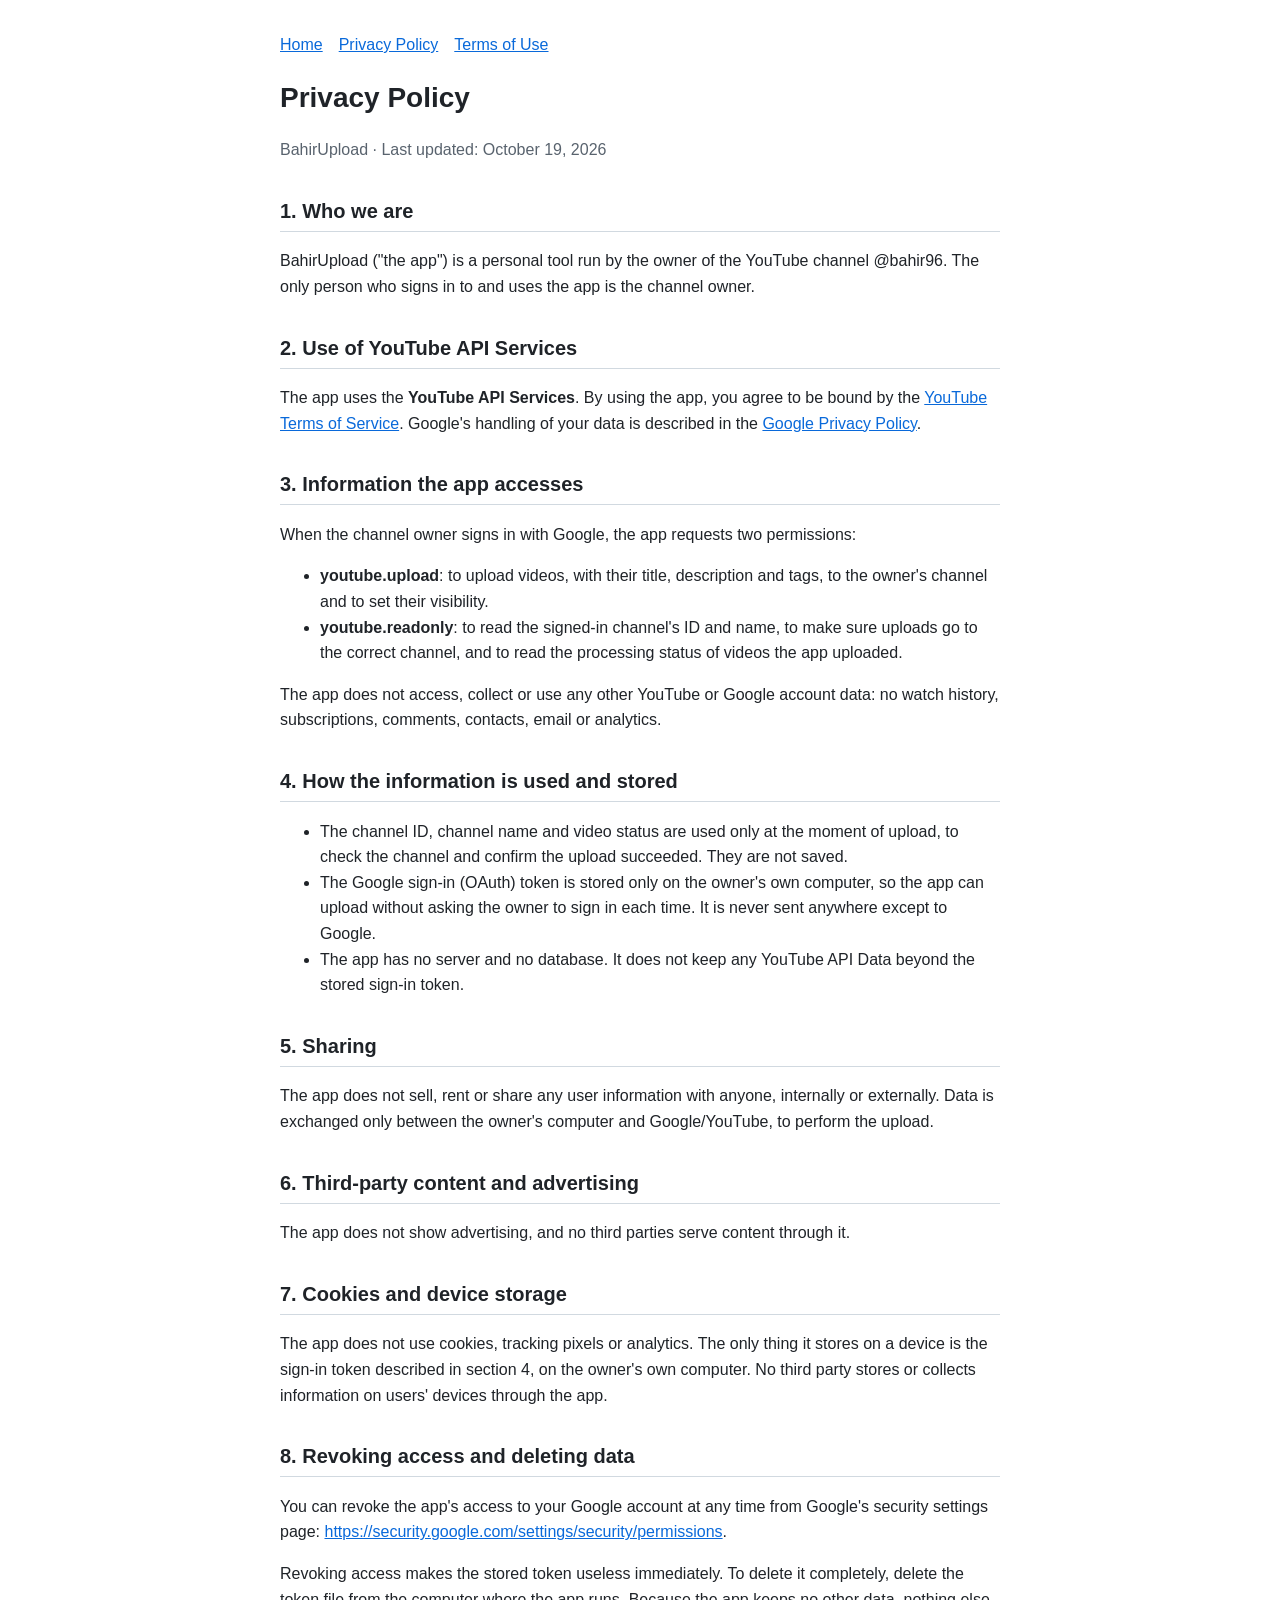
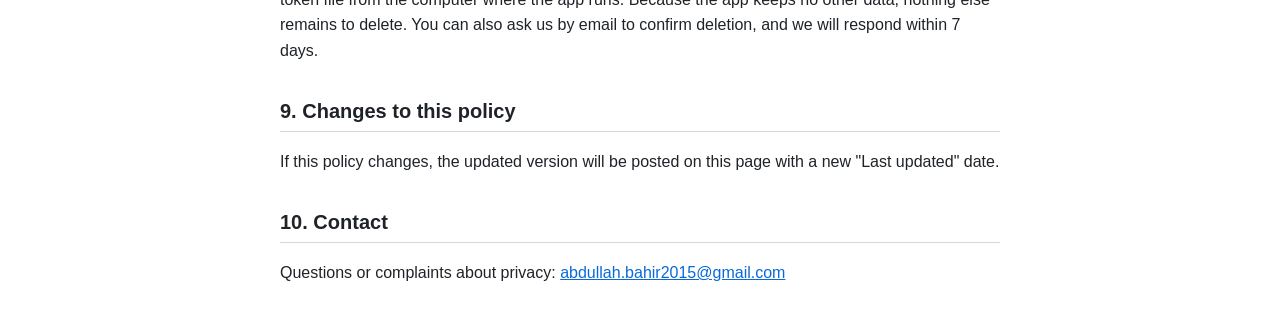
==== privacy.html @ 7567d30d "Add files via upload" ====
<!doctype html><html lang="en"><head><meta charset="utf-8"><meta name="viewport" content="width=device-width,initial-scale=1"><title>BahirUpload Privacy Policy</title><link rel="stylesheet" href="style.css"></head><body>
<nav><a href="index.html">Home</a><a href="privacy.html">Privacy Policy</a><a href="terms.html">Terms of Use</a></nav>
<h1>Privacy Policy</h1>
<p class="muted">BahirUpload · Last updated: October 19, 2026</p>

<h2>1. Who we are</h2>
<p>BahirUpload ("the app") is a personal tool run by the owner of the YouTube channel @bahir96. The only person who signs in to and uses the app is the channel owner.</p>

<h2>2. Use of YouTube API Services</h2>
<p>The app uses the <strong>YouTube API Services</strong>. By using the app, you agree to be bound by the <a href="https://www.youtube.com/t/terms">YouTube Terms of Service</a>. Google's handling of your data is described in the <a href="http://www.google.com/policies/privacy">Google Privacy Policy</a>.</p>

<h2>3. Information the app accesses</h2>
<p>When the channel owner signs in with Google, the app requests two permissions:</p>
<ul>
<li><strong>youtube.upload</strong>: to upload videos, with their title, description and tags, to the owner's channel and to set their visibility.</li>
<li><strong>youtube.readonly</strong>: to read the signed-in channel's ID and name, to make sure uploads go to the correct channel, and to read the processing status of videos the app uploaded.</li>
</ul>
<p>The app does not access, collect or use any other YouTube or Google account data: no watch history, subscriptions, comments, contacts, email or analytics.</p>

<h2>4. How the information is used and stored</h2>
<ul>
<li>The channel ID, channel name and video status are used only at the moment of upload, to check the channel and confirm the upload succeeded. They are not saved.</li>
<li>The Google sign-in (OAuth) token is stored only on the owner's own computer, so the app can upload without asking the owner to sign in each time. It is never sent anywhere except to Google.</li>
<li>The app has no server and no database. It does not keep any YouTube API Data beyond the stored sign-in token.</li>
</ul>

<h2>5. Sharing</h2>
<p>The app does not sell, rent or share any user information with anyone, internally or externally. Data is exchanged only between the owner's computer and Google/YouTube, to perform the upload.</p>

<h2>6. Third-party content and advertising</h2>
<p>The app does not show advertising, and no third parties serve content through it.</p>

<h2>7. Cookies and device storage</h2>
<p>The app does not use cookies, tracking pixels or analytics. The only thing it stores on a device is the sign-in token described in section 4, on the owner's own computer. No third party stores or collects information on users' devices through the app.</p>

<h2>8. Revoking access and deleting data</h2>
<p>You can revoke the app's access to your Google account at any time from Google's security settings page: <a href="https://security.google.com/settings/security/permissions">https://security.google.com/settings/security/permissions</a>.</p>
<p>Revoking access makes the stored token useless immediately. To delete it completely, delete the token file from the computer where the app runs. Because the app keeps no other data, nothing else remains to delete. You can also ask us by email to confirm deletion, and we will respond within 7 days.</p>

<h2>9. Changes to this policy</h2>
<p>If this policy changes, the updated version will be posted on this page with a new "Last updated" date.</p>

<h2>10. Contact</h2>
<p>Questions or complaints about privacy: <a href="mailto:abdullah.bahir2015@gmail.com">abdullah.bahir2015@gmail.com</a></p>
</body></html>
---- style.css ----
:root{--bg:#fff;--fg:#1f2328;--muted:#59636e;--link:#0969da;--rule:#d1d9e0}
@media (prefers-color-scheme:dark){:root{--bg:#0d1117;--fg:#e6edf3;--muted:#9198a1;--link:#4493f8;--rule:#3d444d}}
body{background:var(--bg);color:var(--fg);font:16px/1.6 -apple-system,BlinkMacSystemFont,"Segoe UI",Helvetica,Arial,sans-serif;max-width:720px;margin:0 auto;padding:32px 16px}
a{color:var(--link)}h1{font-size:28px;margin-bottom:4px}h2{font-size:20px;margin-top:32px;border-bottom:1px solid var(--rule);padding-bottom:4px}
.muted{color:var(--muted)}nav a{margin-right:16px}
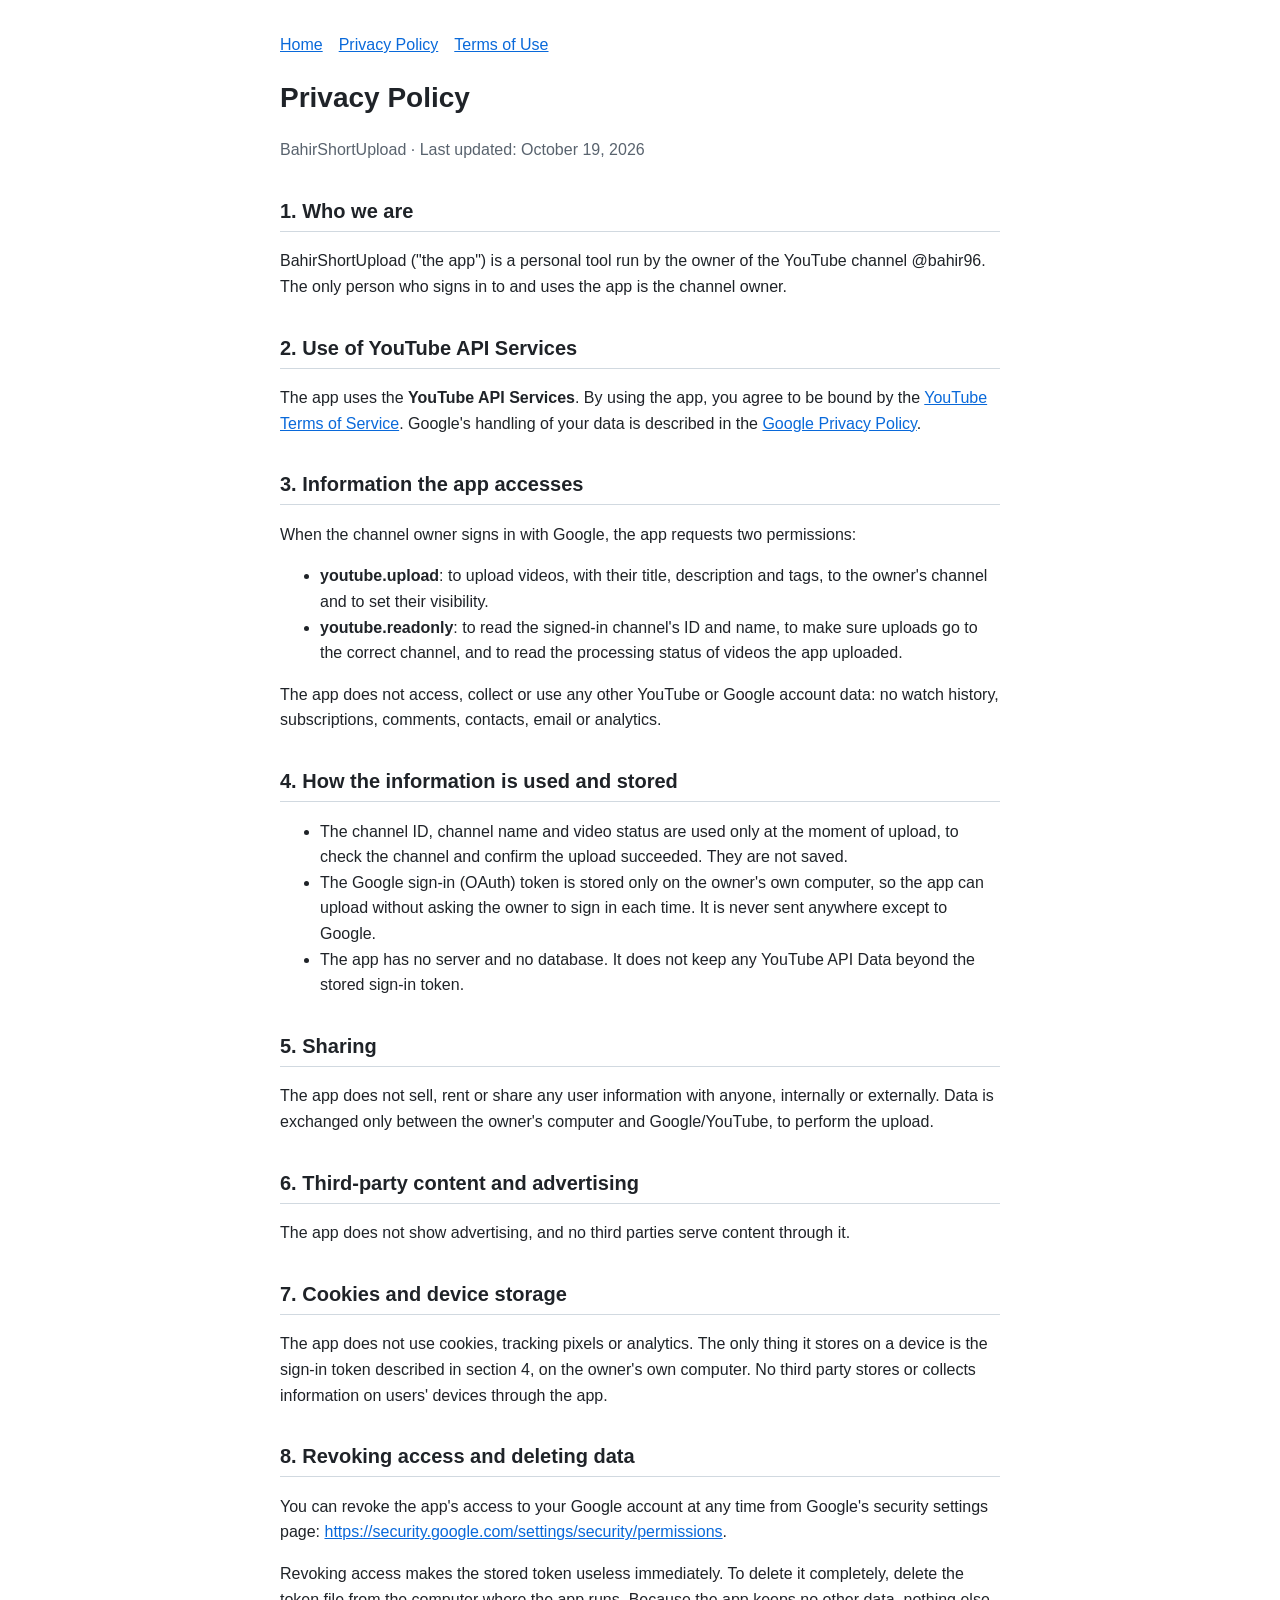
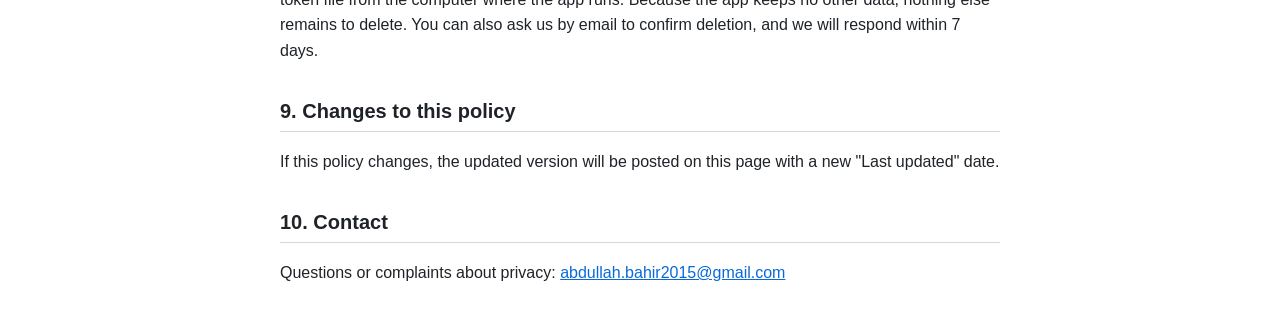
==== commit 1c2cd5df: "Add files via upload" ====
--- a/privacy.html
+++ b/privacy.html
@@ -1,10 +1,10 @@
-<!doctype html><html lang="en"><head><meta charset="utf-8"><meta name="viewport" content="width=device-width,initial-scale=1"><title>BahirUpload Privacy Policy</title><link rel="stylesheet" href="style.css"></head><body>
+<!doctype html><html lang="en"><head><meta charset="utf-8"><meta name="viewport" content="width=device-width,initial-scale=1"><title>BahirShortUpload Privacy Policy</title><link rel="stylesheet" href="style.css"></head><body>
 <nav><a href="index.html">Home</a><a href="privacy.html">Privacy Policy</a><a href="terms.html">Terms of Use</a></nav>
 <h1>Privacy Policy</h1>
-<p class="muted">BahirUpload · Last updated: October 19, 2026</p>
+<p class="muted">BahirShortUpload · Last updated: October 19, 2026</p>
 
 <h2>1. Who we are</h2>
-<p>BahirUpload ("the app") is a personal tool run by the owner of the YouTube channel @bahir96. The only person who signs in to and uses the app is the channel owner.</p>
+<p>BahirShortUpload ("the app") is a personal tool run by the owner of the YouTube channel @bahir96. The only person who signs in to and uses the app is the channel owner.</p>
 
 <h2>2. Use of YouTube API Services</h2>
 <p>The app uses the <strong>YouTube API Services</strong>. By using the app, you agree to be bound by the <a href="https://www.youtube.com/t/terms">YouTube Terms of Service</a>. Google's handling of your data is described in the <a href="http://www.google.com/policies/privacy">Google Privacy Policy</a>.</p>
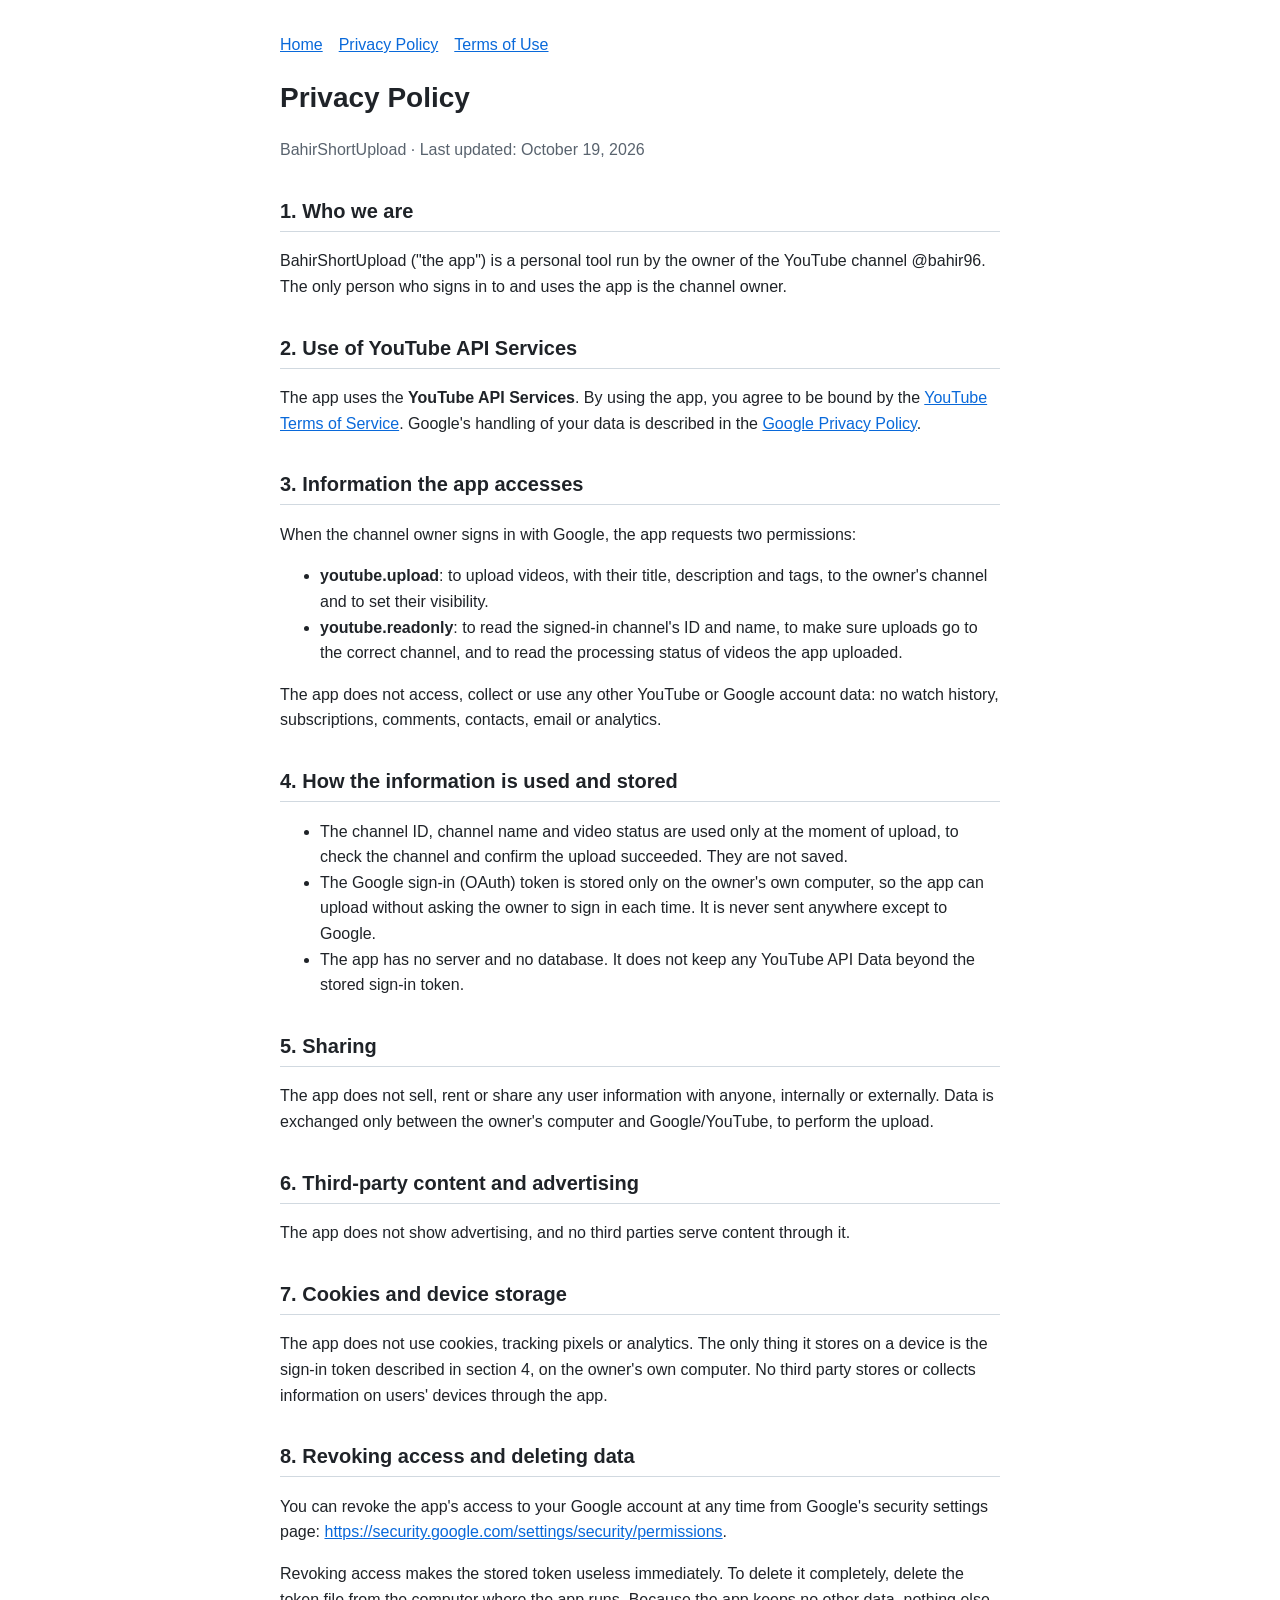
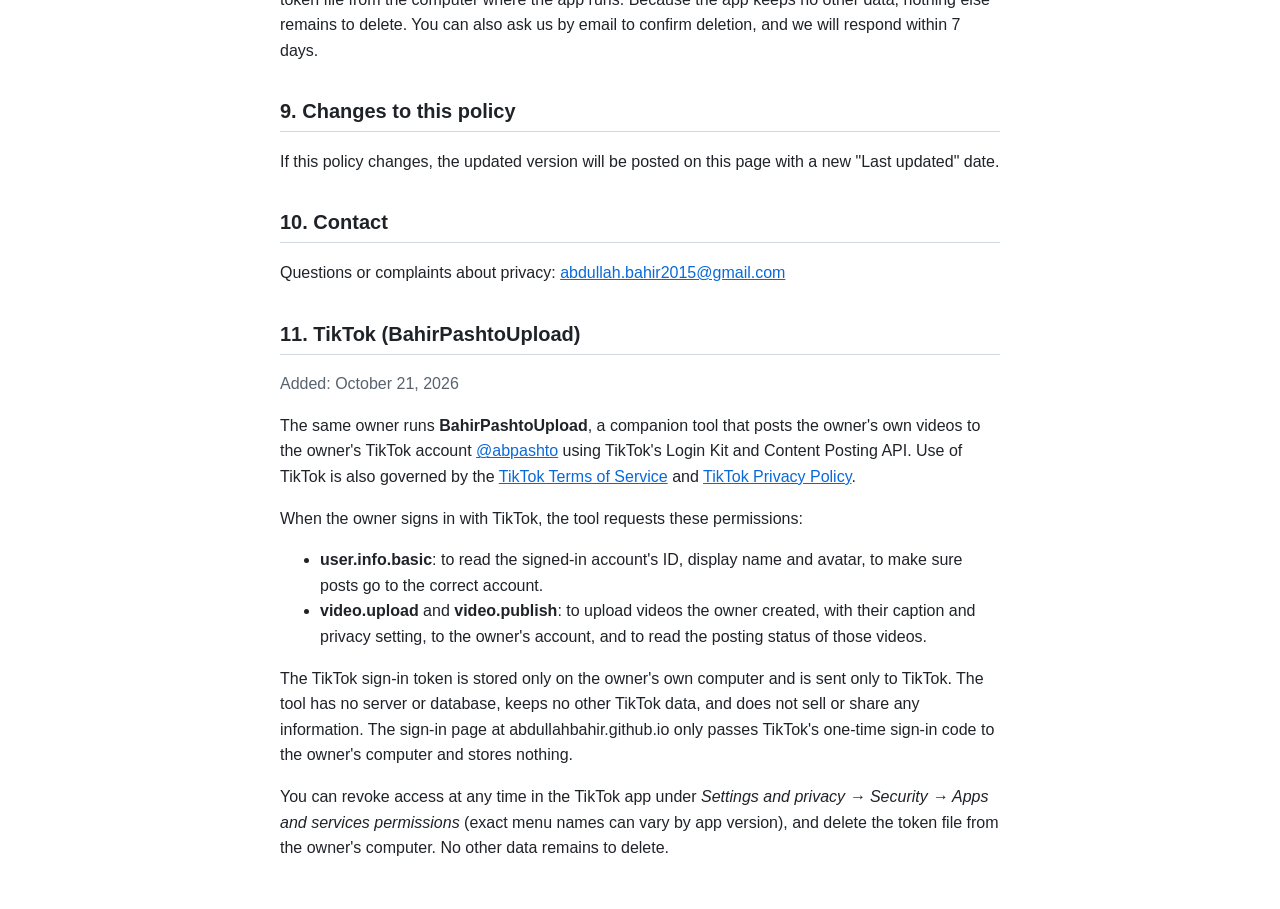
==== commit be0dad95: "Add files via upload" ====
--- a/privacy.html
+++ b/privacy.html
@@ -42,4 +42,15 @@
 
 <h2>10. Contact</h2>
 <p>Questions or complaints about privacy: <a href="mailto:abdullah.bahir2015@gmail.com">abdullah.bahir2015@gmail.com</a></p>
+
+<h2>11. TikTok (BahirPashtoUpload)</h2>
+<p class="muted">Added: October 21, 2026</p>
+<p>The same owner runs <strong>BahirPashtoUpload</strong>, a companion tool that posts the owner's own videos to the owner's TikTok account <a href="https://www.tiktok.com/@abpashto">@abpashto</a> using TikTok's Login Kit and Content Posting API. Use of TikTok is also governed by the <a href="https://www.tiktok.com/legal/terms-of-service">TikTok Terms of Service</a> and <a href="https://www.tiktok.com/legal/privacy-policy">TikTok Privacy Policy</a>.</p>
+<p>When the owner signs in with TikTok, the tool requests these permissions:</p>
+<ul>
+<li><strong>user.info.basic</strong>: to read the signed-in account's ID, display name and avatar, to make sure posts go to the correct account.</li>
+<li><strong>video.upload</strong> and <strong>video.publish</strong>: to upload videos the owner created, with their caption and privacy setting, to the owner's account, and to read the posting status of those videos.</li>
+</ul>
+<p>The TikTok sign-in token is stored only on the owner's own computer and is sent only to TikTok. The tool has no server or database, keeps no other TikTok data, and does not sell or share any information. The sign-in page at abdullahbahir.github.io only passes TikTok's one-time sign-in code to the owner's computer and stores nothing.</p>
+<p>You can revoke access at any time in the TikTok app under <em>Settings and privacy → Security → Apps and services permissions</em> (exact menu names can vary by app version), and delete the token file from the owner's computer. No other data remains to delete.</p>
 </body></html>
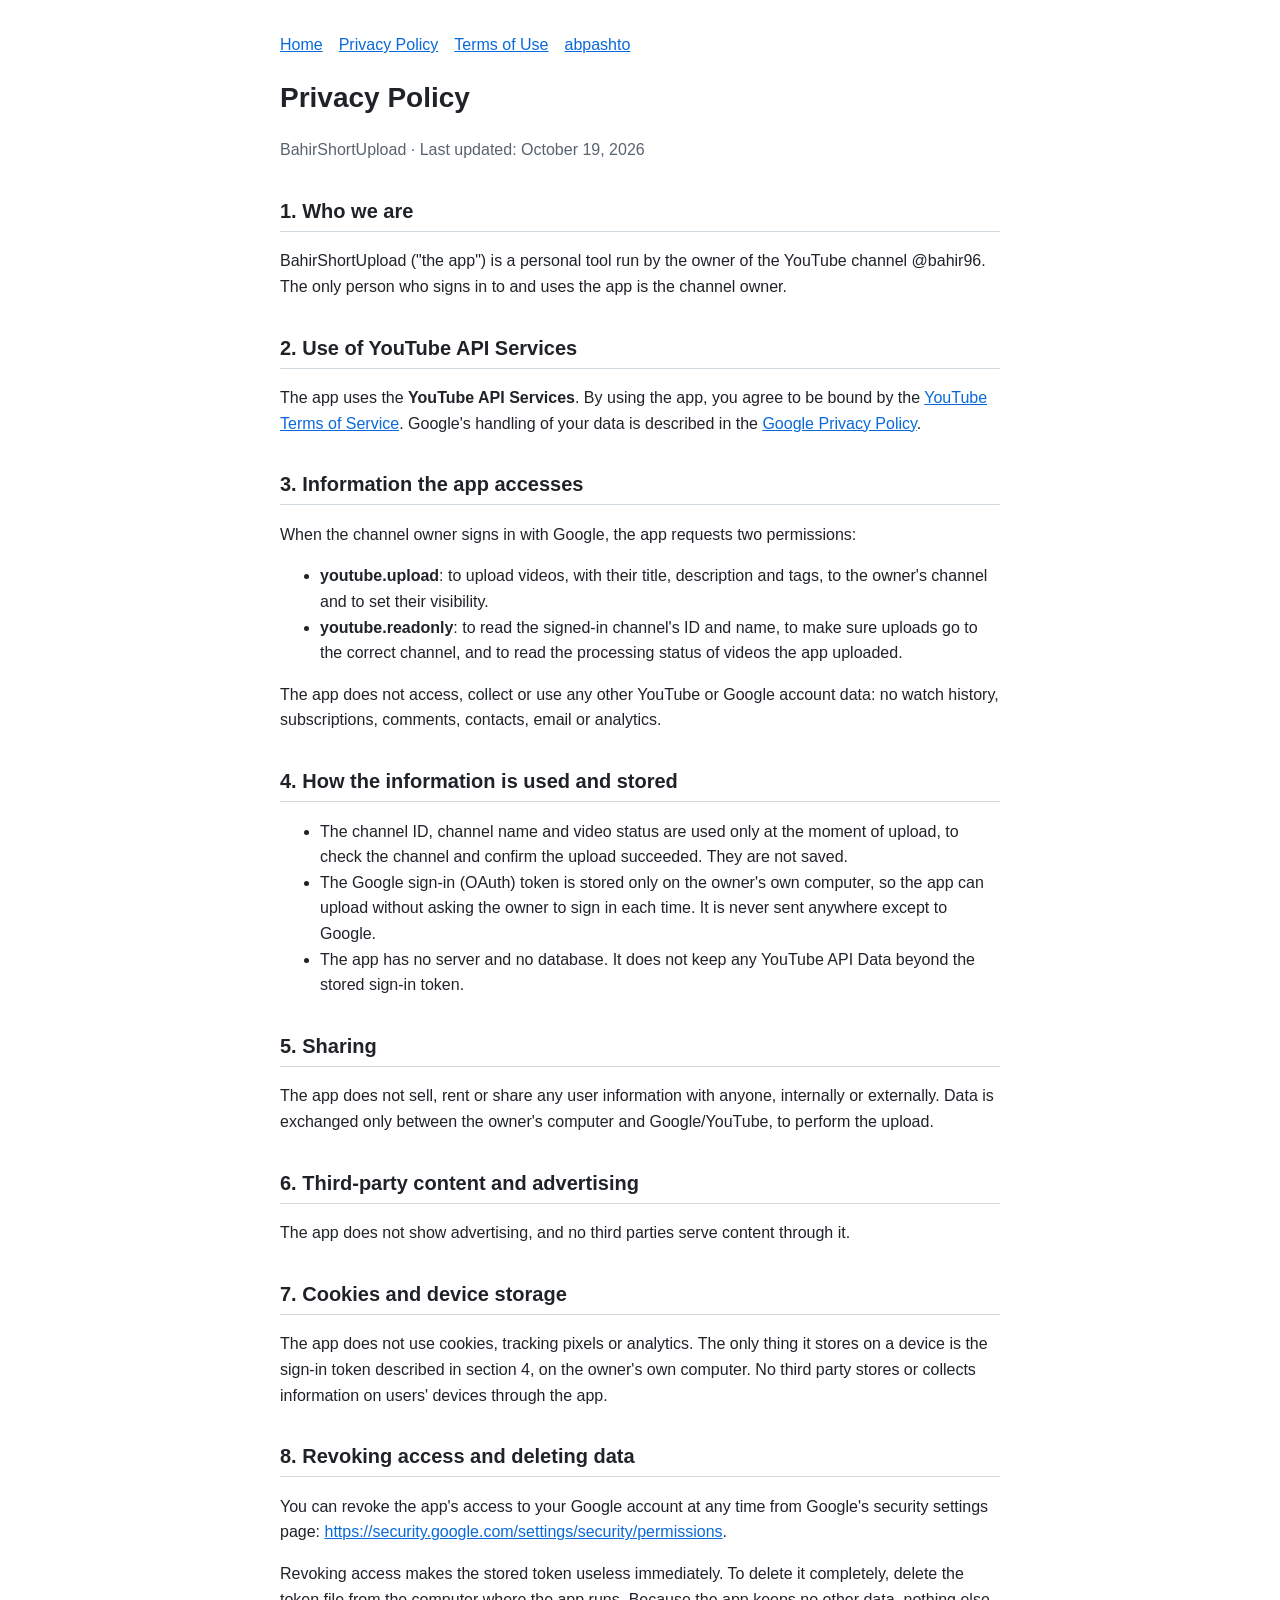
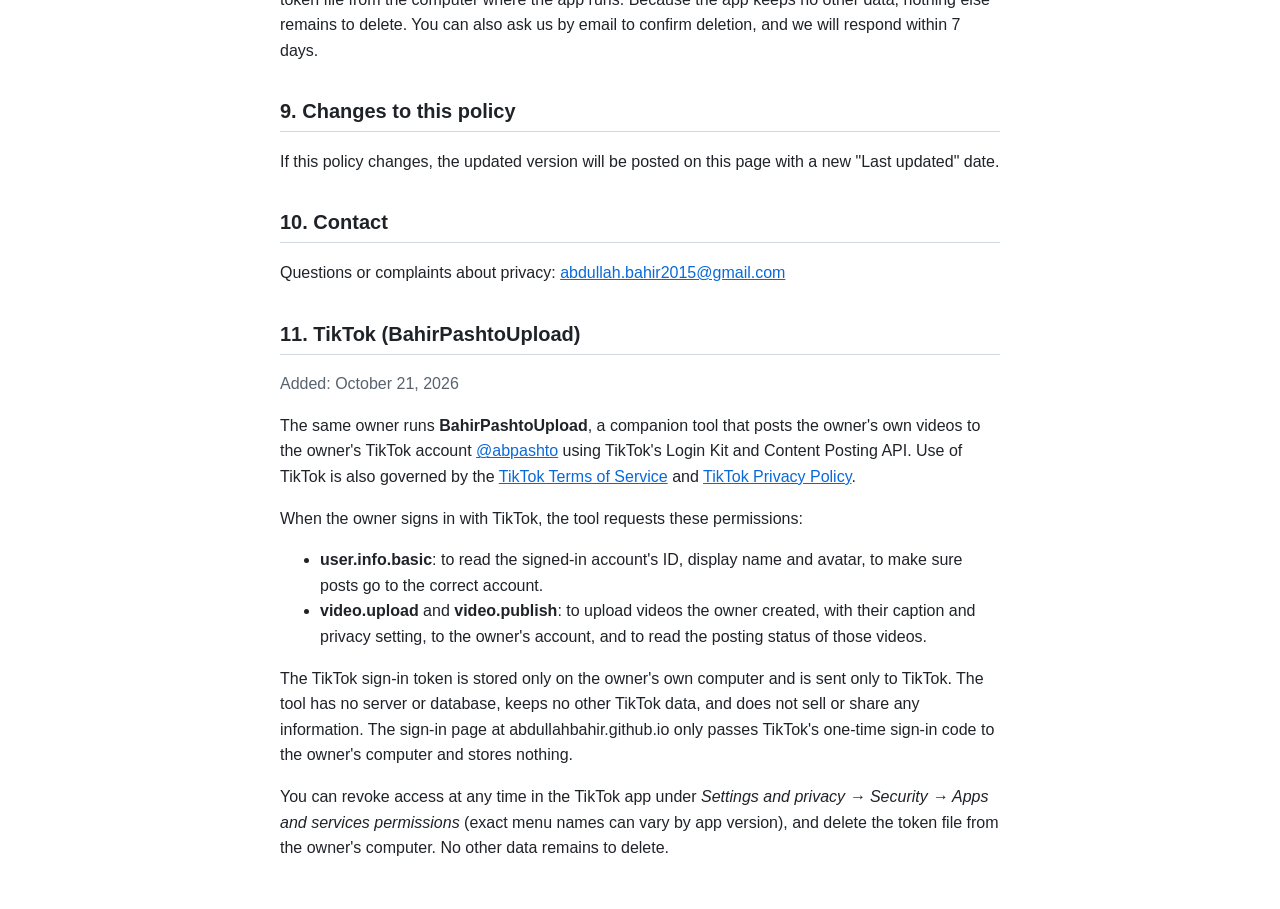
==== commit 64d0af6b: "Add site favicon (abpashto app icon) to all pages" ====
--- a/privacy.html
+++ b/privacy.html
@@ -1,5 +1,5 @@
-<!doctype html><html lang="en"><head><meta charset="utf-8"><meta name="viewport" content="width=device-width,initial-scale=1"><title>BahirShortUpload Privacy Policy</title><link rel="stylesheet" href="style.css"></head><body>
-<nav><a href="index.html">Home</a><a href="privacy.html">Privacy Policy</a><a href="terms.html">Terms of Use</a></nav>
+<!doctype html><html lang="en"><head><meta charset="utf-8"><meta name="viewport" content="width=device-width,initial-scale=1"><title>BahirShortUpload Privacy Policy</title><link rel="icon" href="/favicon.ico" sizes="any"><link rel="icon" type="image/png" sizes="32x32" href="/favicon-32.png"><link rel="apple-touch-icon" href="/apple-touch-icon.png"><link rel="stylesheet" href="style.css"></head><body>
+<nav><a href="index.html">Home</a><a href="privacy.html">Privacy Policy</a><a href="terms.html">Terms of Use</a><a href="/abpashto/index.html">abpashto</a></nav>
 <h1>Privacy Policy</h1>
 <p class="muted">BahirShortUpload · Last updated: October 19, 2026</p>
 
